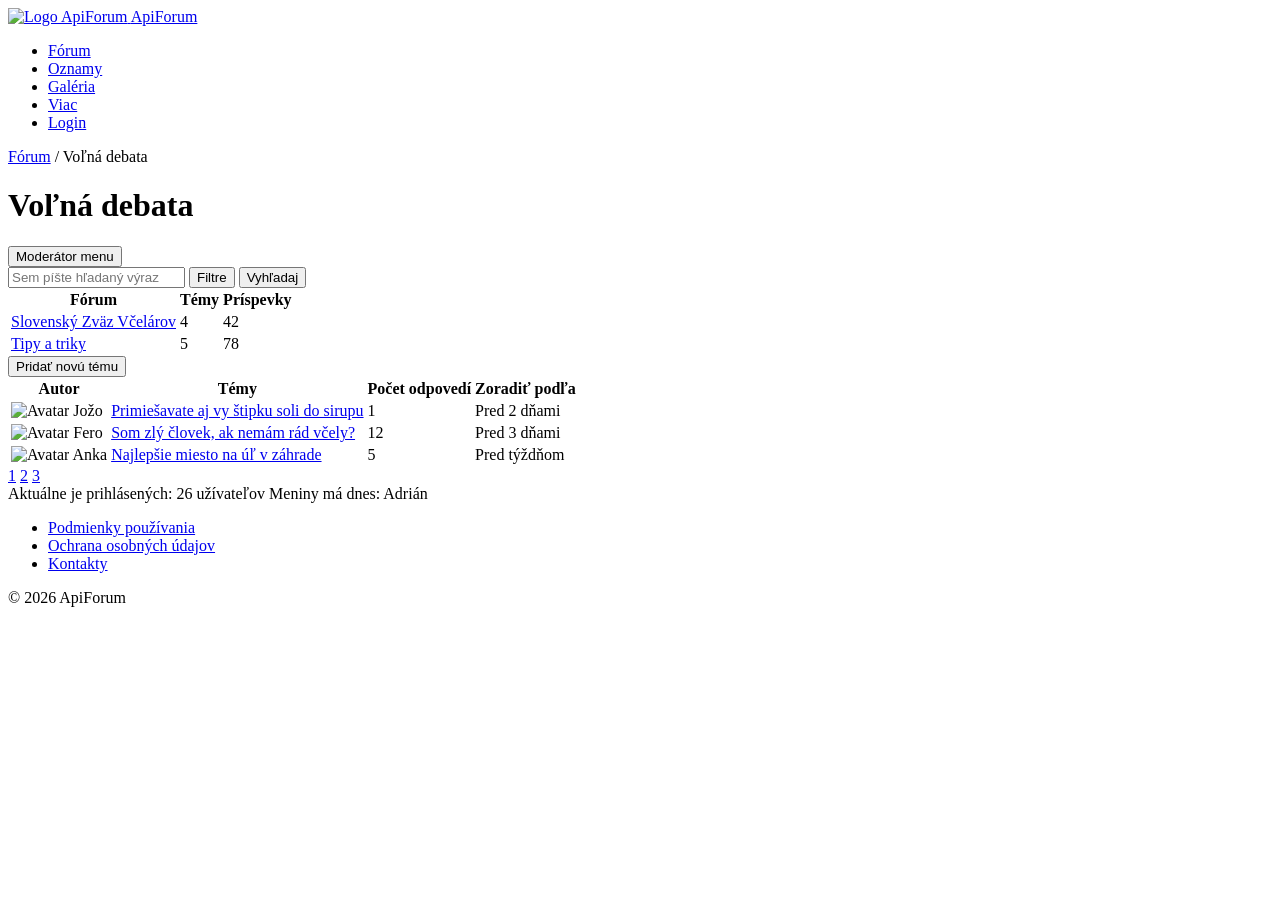
==== html/forum.html @ 87c2e88c "Add forum category page with topic tables" ====
<!DOCTYPE html>
<!-- ApiForum - stranka kategorie fora "Volna debata" (netrivialna stranka). VAII, 4. tyzden. -->
<!-- Markup aj CSS su generovane s pomocou AI (Claude) a nasledne upravene. -->
<html lang="sk">
<head>
  <meta charset="UTF-8">
  <meta name="viewport" content="width=device-width, initial-scale=1.0">
  <title>Voľná debata – ApiForum</title>
  <link rel="stylesheet" href="css/style.css">
</head>
<body>

  <!-- Hlavicka s logom a navigaciou (rovnaka ako na uvodnej stranke) -->
  <header class="site-header">
    <div class="container header-inner">
      <a class="logo" href="index.html">
        <img src="img/logo.svg" alt="Logo ApiForum" width="40" height="40">
        <span class="logo-text">ApiForum</span>
      </a>
      <nav class="main-nav">
        <ul>
          <li><a href="forum.html">Fórum</a></li>
          <li><a href="#">Oznamy</a></li>
          <li><a href="#">Galéria</a></li>
          <li><a href="#">Viac</a></li>
          <li><a href="#" class="nav-login">Login</a></li>
        </ul>
      </nav>
    </div>
  </header>

  <main class="container">

    <!-- Omrvinkova navigacia -->
    <nav class="breadcrumb">
      <a href="forum.html">Fórum</a> / <span>Voľná debata</span>
    </nav>

    <!-- Nadpis kategorie + moderatorske menu -->
    <div class="page-head">
      <h1>Voľná debata</h1>
      <button type="button" class="btn">Moderátor menu</button>
    </div>

    <!-- Vyhladavaci riadok s filtrom -->
    <form class="forum-search">
      <input type="search" placeholder="Sem píšte hľadaný výraz">
      <button type="button" class="btn">Filtre</button>
      <button type="submit" class="btn btn-primary">Vyhľadaj</button>
    </form>

    <!-- Tabulka podfor -->
    <section class="card">
      <table class="forum-table">
        <thead>
          <tr>
            <th>Fórum</th>
            <th class="num">Témy</th>
            <th class="num">Príspevky</th>
          </tr>
        </thead>
        <tbody>
          <tr>
            <td><a href="#">Slovenský Zväz Včelárov</a></td>
            <td class="num">4</td>
            <td class="num">42</td>
          </tr>
          <tr>
            <td><a href="#">Tipy a triky</a></td>
            <td class="num">5</td>
            <td class="num">78</td>
          </tr>
        </tbody>
      </table>
    </section>

    <!-- Pridanie novej temy -->
    <div class="actions">
      <button type="button" class="btn btn-primary">Pridať novú tému</button>
    </div>

    <!-- Tabulka tem -->
    <section class="card">
      <table class="topics-table">
        <thead>
          <tr>
            <th>Autor</th>
            <th>Témy</th>
            <th class="num">Počet odpovedí</th>
            <th class="num">Zoradiť podľa</th>
          </tr>
        </thead>
        <tbody>
          <tr>
            <td class="author">
              <img src="img/logo.svg" alt="Avatar" width="32" height="32" class="avatar">
              <span>Jožo</span>
            </td>
            <td><a href="#">Primiešavate aj vy štipku soli do sirupu</a></td>
            <td class="num">1</td>
            <td class="num muted">Pred 2 dňami</td>
          </tr>
          <tr>
            <td class="author">
              <img src="img/logo.svg" alt="Avatar" width="32" height="32" class="avatar">
              <span>Fero</span>
            </td>
            <td><a href="#">Som zlý človek, ak nemám rád včely?</a></td>
            <td class="num">12</td>
            <td class="num muted">Pred 3 dňami</td>
          </tr>
          <tr>
            <td class="author">
              <img src="img/logo.svg" alt="Avatar" width="32" height="32" class="avatar">
              <span>Anka</span>
            </td>
            <td><a href="#">Najlepšie miesto na úľ v záhrade</a></td>
            <td class="num">5</td>
            <td class="num muted">Pred týždňom</td>
          </tr>
        </tbody>
      </table>

      <!-- Strankovanie -->
      <nav class="pagination">
        <a href="#" class="active">1</a>
        <a href="#">2</a>
        <a href="#">3</a>
      </nav>
    </section>

    <!-- Spodna info lista -->
    <div class="info-bar">
      <span>Aktuálne je prihlásených: 26 užívateľov</span>
      <span>Meniny má dnes: Adrián</span>
    </div>

  </main>

  <!-- Paticka -->
  <footer class="site-footer">
    <div class="container footer-inner">
      <ul class="footer-links">
        <li><a href="#">Podmienky používania</a></li>
        <li><a href="#">Ochrana osobných údajov</a></li>
        <li><a href="#">Kontakty</a></li>
      </ul>
      <p class="copyright">© 2026 ApiForum</p>
    </div>
  </footer>

</body>
</html>
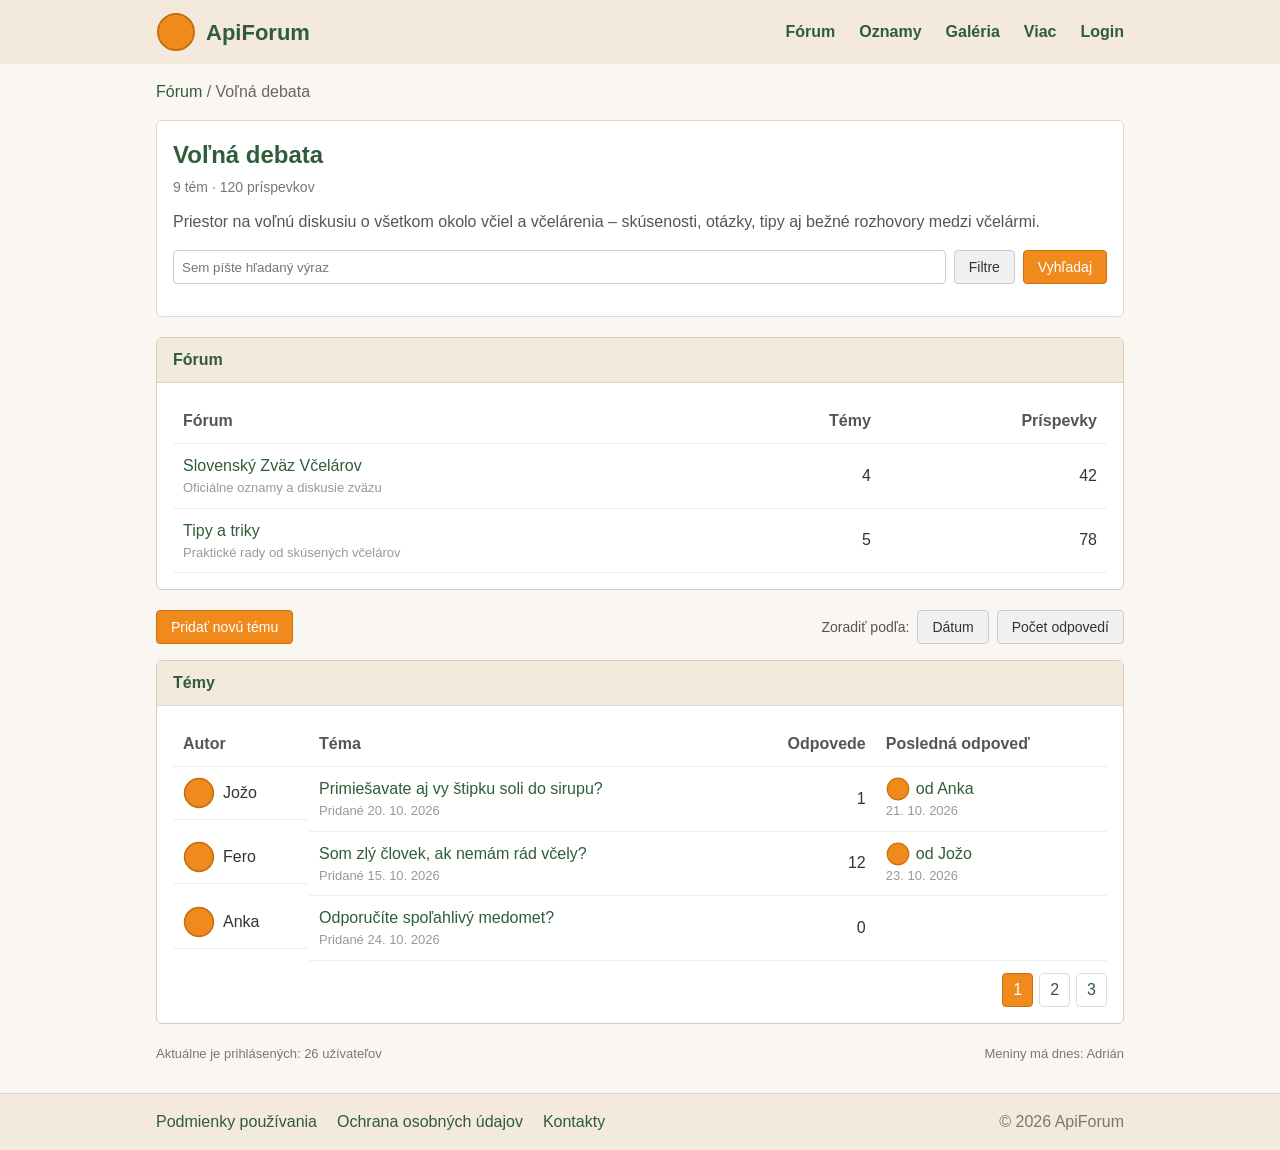
==== commit 5c2d8ded: "Rework forum page layout and content - Put category header (title, counts, description, search) in i" ====
--- a/html/forum.html
+++ b/html/forum.html
@@ -36,21 +36,32 @@
       <a href="forum.html">Fórum</a> / <span>Voľná debata</span>
     </nav>
 
-    <!-- Nadpis kategorie + moderatorske menu -->
-    <div class="page-head">
-      <h1>Voľná debata</h1>
-      <button type="button" class="btn">Moderátor menu</button>
-    </div>
+    <!-- Hlavicka kategorie v samostatnom boxe, oddelena od zvysku stranky -->
+    <section class="card category-header">
+      <div class="page-head">
+        <div>
+          <h1>Voľná debata</h1>
+          <p class="category-meta">9 tém · 120 príspevkov</p>
+        </div>
+        <!-- Moderator menu je skryte, lebo pouzivatel nie je prihlaseny -->
+      </div>
 
-    <!-- Vyhladavaci riadok s filtrom -->
-    <form class="forum-search">
-      <input type="search" placeholder="Sem píšte hľadaný výraz">
-      <button type="button" class="btn">Filtre</button>
-      <button type="submit" class="btn btn-primary">Vyhľadaj</button>
-    </form>
+      <p class="category-desc">
+        Priestor na voľnú diskusiu o všetkom okolo včiel a včelárenia – skúsenosti,
+        otázky, tipy aj bežné rozhovory medzi včelármi.
+      </p>
 
-    <!-- Tabulka podfor -->
-    <section class="card">
+      <!-- Vyhladavaci riadok s filtrom -->
+      <form class="forum-search">
+        <input type="search" placeholder="Sem píšte hľadaný výraz">
+        <button type="button" class="btn">Filtre</button>
+        <button type="submit" class="btn btn-primary">Vyhľadaj</button>
+      </form>
+    </section>
+
+    <!-- Podfora - prekliky na hlbsie zanorene kategorie -->
+    <section class="card section-box">
+      <h2 class="section-title">Fórum</h2>
       <table class="forum-table">
         <thead>
           <tr>
@@ -61,12 +72,18 @@
         </thead>
         <tbody>
           <tr>
-            <td><a href="#">Slovenský Zväz Včelárov</a></td>
+            <td>
+              <a href="#">Slovenský Zväz Včelárov</a>
+              <div class="muted">Oficiálne oznamy a diskusie zväzu</div>
+            </td>
             <td class="num">4</td>
             <td class="num">42</td>
           </tr>
           <tr>
-            <td><a href="#">Tipy a triky</a></td>
+            <td>
+              <a href="#">Tipy a triky</a>
+              <div class="muted">Praktické rady od skúsených včelárov</div>
+            </td>
             <td class="num">5</td>
             <td class="num">78</td>
           </tr>
@@ -74,20 +91,26 @@
       </table>
     </section>
 
-    <!-- Pridanie novej temy -->
-    <div class="actions">
+    <!-- Nastroje nad temami: pridanie novej temy + zoradenie -->
+    <div class="topics-toolbar">
       <button type="button" class="btn btn-primary">Pridať novú tému</button>
+      <div class="sort">
+        <span class="sort-label">Zoradiť podľa:</span>
+        <button type="button" class="btn">Dátum</button>
+        <button type="button" class="btn">Počet odpovedí</button>
+      </div>
     </div>
 
     <!-- Tabulka tem -->
-    <section class="card">
+    <section class="card section-box">
+      <h2 class="section-title">Témy</h2>
       <table class="topics-table">
         <thead>
           <tr>
             <th>Autor</th>
-            <th>Témy</th>
-            <th class="num">Počet odpovedí</th>
-            <th class="num">Zoradiť podľa</th>
+            <th>Téma</th>
+            <th class="num">Odpovede</th>
+            <th>Posledná odpoveď</th>
           </tr>
         </thead>
         <tbody>
@@ -96,27 +119,49 @@
               <img src="img/logo.svg" alt="Avatar" width="32" height="32" class="avatar">
               <span>Jožo</span>
             </td>
-            <td><a href="#">Primiešavate aj vy štipku soli do sirupu</a></td>
+            <td>
+              <a href="#">Primiešavate aj vy štipku soli do sirupu?</a>
+              <div class="muted">Pridané 20. 10. 2026</div>
+            </td>
             <td class="num">1</td>
-            <td class="num muted">Pred 2 dňami</td>
+            <td class="last-reply">
+              <a href="#" class="last-reply-link">
+                <img src="img/logo.svg" alt="Avatar" width="24" height="24" class="avatar">
+                <span>od Anka</span>
+              </a>
+              <div class="muted">21. 10. 2026</div>
+            </td>
           </tr>
           <tr>
             <td class="author">
               <img src="img/logo.svg" alt="Avatar" width="32" height="32" class="avatar">
               <span>Fero</span>
             </td>
-            <td><a href="#">Som zlý človek, ak nemám rád včely?</a></td>
+            <td>
+              <a href="#">Som zlý človek, ak nemám rád včely?</a>
+              <div class="muted">Pridané 15. 10. 2026</div>
+            </td>
             <td class="num">12</td>
-            <td class="num muted">Pred 3 dňami</td>
+            <td class="last-reply">
+              <a href="#" class="last-reply-link">
+                <img src="img/logo.svg" alt="Avatar" width="24" height="24" class="avatar">
+                <span>od Jožo</span>
+              </a>
+              <div class="muted">23. 10. 2026</div>
+            </td>
           </tr>
           <tr>
             <td class="author">
               <img src="img/logo.svg" alt="Avatar" width="32" height="32" class="avatar">
               <span>Anka</span>
             </td>
-            <td><a href="#">Najlepšie miesto na úľ v záhrade</a></td>
-            <td class="num">5</td>
-            <td class="num muted">Pred týždňom</td>
+            <td>
+              <a href="#">Odporučíte spoľahlivý medomet?</a>
+              <div class="muted">Pridané 24. 10. 2026</div>
+            </td>
+            <td class="num">0</td>
+            <!-- Ziadna odpoved -> posledna odpoved sa nezobrazuje -->
+            <td class="last-reply"></td>
           </tr>
         </tbody>
       </table>
--- a/html/css/style.css
+++ b/html/css/style.css
@@ -0,0 +1,416 @@
+/* ApiForum - zdielane styly pre uvodnu stranku a stranku fora.
+   VAII, 4. tyzden. Vlastne CSS, bez frameworku.
+   Styly su navrhnute s pomocou AI (Claude) a nasledne upravene. */
+
+/* --- Zaklad --- */
+* {
+  box-sizing: border-box;
+}
+
+body {
+  margin: 0;
+  font-family: Arial, Helvetica, sans-serif;
+  color: #333;
+  background-color: #faf7f2;
+  line-height: 1.5;
+}
+
+/* Obrazky sa nikdy nepretiahnu cez svoj kontajner (ochrana proti horizontalnemu scrollu) */
+img {
+  max-width: 100%;
+}
+
+/* Stredovy kontajner s maximalnou sirkou */
+.container {
+  width: 100%;
+  max-width: 1000px;
+  margin: 0 auto;
+  padding: 0 16px;
+}
+
+a {
+  color: #2f5d3a;
+  text-decoration: none;
+}
+
+a:hover {
+  text-decoration: underline;
+}
+
+/* --- Hlavicka --- */
+.site-header {
+  background-color: #f3e9dd;
+}
+
+.header-inner {
+  display: flex;
+  align-items: center;
+  justify-content: space-between;
+  flex-wrap: wrap;
+  padding-top: 12px;
+  padding-bottom: 12px;
+}
+
+.logo {
+  display: flex;
+  align-items: center;
+  gap: 10px;
+}
+
+.logo-text {
+  font-size: 22px;
+  font-weight: bold;
+  color: #2f5d3a;
+}
+
+/* Navigacia */
+.main-nav ul {
+  list-style: none;
+  display: flex;
+  gap: 24px;
+  margin: 0;
+  padding: 0;
+}
+
+.main-nav a {
+  color: #2f5d3a;
+  font-weight: bold;
+}
+
+.nav-login {
+  color: #c96f10;
+}
+
+/* --- Hero --- */
+.hero {
+  background-color: #ede3d5;
+  border-radius: 6px;
+  padding: 24px;
+  margin: 20px 0;
+}
+
+.hero h1 {
+  margin: 0 0 8px;
+  color: #2f5d3a;
+}
+
+.hero p {
+  margin: 0;
+}
+
+/* --- Dvojstlpcove rozlozenie --- */
+.layout {
+  display: flex;
+  gap: 20px;
+  align-items: flex-start;
+}
+
+.content {
+  flex: 2;
+}
+
+.sidebar {
+  flex: 1;
+}
+
+/* Karta - zakladny obsahovy blok */
+.card {
+  background-color: #ffffff;
+  border: 1px solid #e0d8cc;
+  border-radius: 6px;
+  padding: 16px;
+  margin-bottom: 20px;
+}
+
+.card h2,
+.card h3 {
+  margin-top: 0;
+  color: #2f5d3a;
+}
+
+/* Riadok dvoch blokov vedla seba */
+.block-row {
+  display: flex;
+  gap: 20px;
+}
+
+.block-row .card {
+  flex: 1;
+}
+
+/* Zoznamy */
+.topic-list,
+.notice-list {
+  margin: 0;
+  padding-left: 18px;
+}
+
+.topic-list li,
+.notice-list li {
+  margin-bottom: 8px;
+}
+
+/* --- Formulare --- */
+.search-form {
+  display: flex;
+  gap: 8px;
+}
+
+.search-form input {
+  flex: 1;
+  min-width: 0;
+}
+
+input[type="search"] {
+  padding: 8px;
+  border: 1px solid #ccc;
+  border-radius: 4px;
+}
+
+/* Tlacidla */
+.btn {
+  padding: 8px 14px;
+  border: 1px solid #ccc;
+  border-radius: 4px;
+  background-color: #f0f0f0;
+  color: #333;
+  cursor: pointer;
+  font-size: 14px;
+}
+
+.btn-primary {
+  background-color: #f08a1d;
+  border-color: #c96f10;
+  color: #ffffff;
+}
+
+/* --- Mini galeria --- */
+.gallery-mini {
+  display: flex;
+  flex-wrap: wrap;
+  gap: 8px;
+}
+
+.gallery-mini .photo {
+  width: 60px;
+  height: 60px;
+  background-color: #e0d8cc;
+  border-radius: 4px;
+}
+
+/* --- Stranka fora --- */
+.breadcrumb {
+  margin: 16px 0;
+  color: #666;
+}
+
+.page-head {
+  display: flex;
+  align-items: center;
+  justify-content: space-between;
+  flex-wrap: wrap;
+  gap: 10px;
+}
+
+.page-head h1 {
+  margin: 0;
+  color: #2f5d3a;
+}
+
+.forum-search {
+  display: flex;
+  gap: 8px;
+  margin: 16px 0;
+}
+
+.forum-search input {
+  flex: 1;
+  min-width: 0;
+}
+
+/* Hlavicka kategorie - pocty a popis pod nadpisom */
+.category-meta {
+  margin: 4px 0 0;
+  color: #777;
+  font-size: 14px;
+}
+
+.category-desc {
+  margin: 12px 0 16px;
+  color: #555;
+}
+
+/* Nastroje nad temami: tlacidlo pridania a zoradenie */
+.topics-toolbar {
+  display: flex;
+  align-items: center;
+  justify-content: space-between;
+  flex-wrap: wrap;
+  gap: 10px;
+  margin: 16px 0;
+}
+
+.sort {
+  display: flex;
+  align-items: center;
+  gap: 8px;
+}
+
+.sort-label {
+  color: #555;
+  font-size: 14px;
+}
+
+/* Sekcia s nazvom - vyraznejsi ramik dookola, aby posobila uzavreto */
+.section-box {
+  border-color: #d8cdbb;
+}
+
+/* Nazov sekcie - pruh navrchu karty (napr. Forum, Temy).
+   Selektor .card .section-title je zamerne specifickejsi nez pravidlo .card h2,
+   aby sa uplatnil zaporny horny okraj (inak by nad pruhom ostala biela medzera). */
+.card .section-title {
+  margin: -16px -16px 16px; /* zaporny okraj roztiahne pruh po okraje karty (zrusi jej padding) */
+  padding: 10px 16px;
+  background-color: #f3e9dd;
+  border-bottom: 1px solid #e0d8cc;
+  border-radius: 6px 6px 0 0; /* zaoblenie len hore, rovnako ako karta */
+  color: #2f5d3a;
+  font-size: 16px;
+}
+
+/* Tabulky */
+table {
+  width: 100%;
+  border-collapse: collapse;
+}
+
+th,
+td {
+  text-align: left;
+  padding: 10px;
+  border-bottom: 1px solid #eee;
+}
+
+th {
+  color: #555;
+}
+
+.num {
+  text-align: right;
+}
+
+.muted {
+  color: #999;
+  font-size: 13px;
+}
+
+/* Autor s avatarom */
+.author {
+  display: flex;
+  align-items: center;
+  gap: 8px;
+}
+
+.avatar {
+  border-radius: 50%;
+}
+
+/* Posledna odpoved v tabulke tem (ikonka + preklik na odpoved) */
+.last-reply-link {
+  display: flex;
+  align-items: center;
+  gap: 6px;
+}
+
+/* Strankovanie */
+.pagination {
+  display: flex;
+  justify-content: flex-end;
+  gap: 6px;
+  margin-top: 12px;
+}
+
+.pagination a {
+  padding: 4px 10px;
+  border: 1px solid #ddd;
+  border-radius: 4px;
+}
+
+.pagination a.active {
+  background-color: #f08a1d;
+  border-color: #c96f10;
+  color: #ffffff;
+}
+
+/* Spodna info lista */
+.info-bar {
+  display: flex;
+  justify-content: space-between;
+  flex-wrap: wrap;
+  gap: 8px;
+  color: #777;
+  font-size: 13px;
+  margin: 20px 0;
+}
+
+/* --- Paticka --- */
+.site-footer {
+  background-color: #f3e9dd;
+  border-top: 1px solid #e0d8cc;
+  margin-top: 30px;
+}
+
+.footer-inner {
+  display: flex;
+  align-items: center;
+  justify-content: space-between;
+  flex-wrap: wrap;
+  gap: 10px;
+  padding-top: 16px;
+  padding-bottom: 16px;
+}
+
+.footer-links {
+  list-style: none;
+  display: flex;
+  gap: 20px;
+  margin: 0;
+  padding: 0;
+}
+
+.copyright {
+  margin: 0;
+  color: #777;
+}
+
+/* --- Responzivita: mobil a uzke obrazovky --- */
+@media (max-width: 768px) {
+  /* Hlavicka sa zalomi do stlpca */
+  .header-inner {
+    flex-direction: column;
+    align-items: flex-start;
+    gap: 10px;
+  }
+
+  .main-nav ul {
+    flex-wrap: wrap;
+    gap: 14px;
+  }
+
+  /* Dvojstlpcove rozlozenie sa zmeni na jeden stlpec */
+  .layout {
+    flex-direction: column;
+  }
+
+  /* Bloky vedla seba sa tiez poskladaju pod seba */
+  .block-row {
+    flex-direction: column;
+  }
+
+  /* Paticka pod seba */
+  .footer-inner {
+    flex-direction: column;
+    align-items: flex-start;
+  }
+}
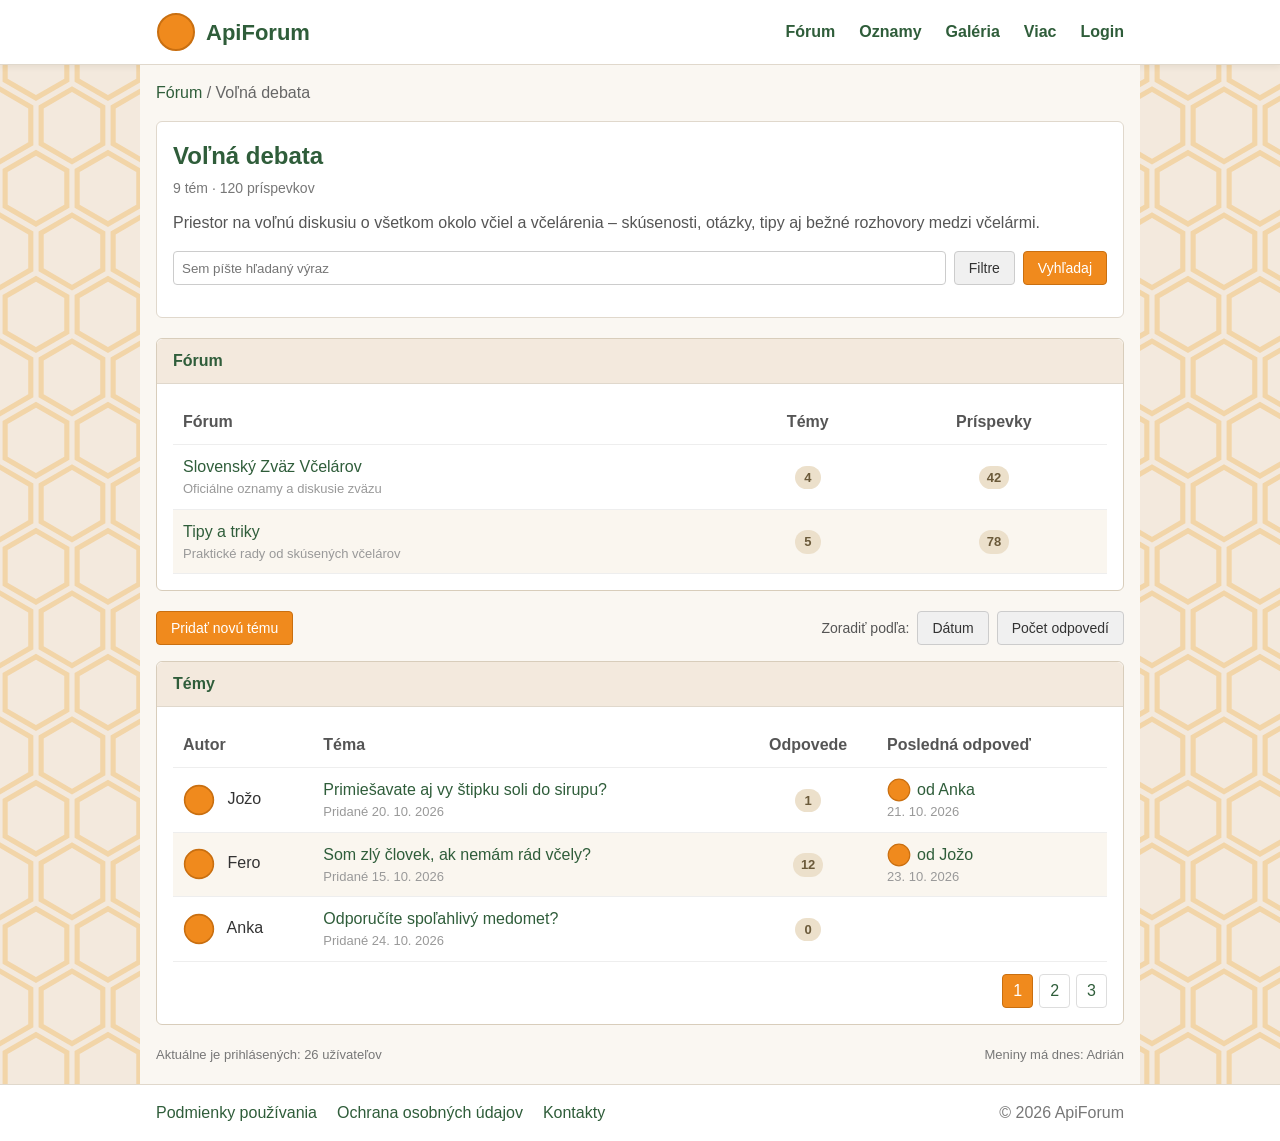
==== commit 646050f1: "Polish forum tables and site chrome styling - Add subtle zebra striping to table rows for readabilit" ====
--- a/html/forum.html
+++ b/html/forum.html
@@ -66,8 +66,8 @@
         <thead>
           <tr>
             <th>Fórum</th>
-            <th class="num">Témy</th>
-            <th class="num">Príspevky</th>
+            <th class="count">Témy</th>
+            <th class="count">Príspevky</th>
           </tr>
         </thead>
         <tbody>
@@ -76,16 +76,16 @@
               <a href="#">Slovenský Zväz Včelárov</a>
               <div class="muted">Oficiálne oznamy a diskusie zväzu</div>
             </td>
-            <td class="num">4</td>
-            <td class="num">42</td>
+            <td class="count"><span class="badge">4</span></td>
+            <td class="count"><span class="badge">42</span></td>
           </tr>
           <tr>
             <td>
               <a href="#">Tipy a triky</a>
               <div class="muted">Praktické rady od skúsených včelárov</div>
             </td>
-            <td class="num">5</td>
-            <td class="num">78</td>
+            <td class="count"><span class="badge">5</span></td>
+            <td class="count"><span class="badge">78</span></td>
           </tr>
         </tbody>
       </table>
@@ -109,7 +109,7 @@
           <tr>
             <th>Autor</th>
             <th>Téma</th>
-            <th class="num">Odpovede</th>
+            <th class="count">Odpovede</th>
             <th>Posledná odpoveď</th>
           </tr>
         </thead>
@@ -123,7 +123,7 @@
               <a href="#">Primiešavate aj vy štipku soli do sirupu?</a>
               <div class="muted">Pridané 20. 10. 2026</div>
             </td>
-            <td class="num">1</td>
+            <td class="count"><span class="badge">1</span></td>
             <td class="last-reply">
               <a href="#" class="last-reply-link">
                 <img src="img/logo.svg" alt="Avatar" width="24" height="24" class="avatar">
@@ -141,7 +141,7 @@
               <a href="#">Som zlý človek, ak nemám rád včely?</a>
               <div class="muted">Pridané 15. 10. 2026</div>
             </td>
-            <td class="num">12</td>
+            <td class="count"><span class="badge">12</span></td>
             <td class="last-reply">
               <a href="#" class="last-reply-link">
                 <img src="img/logo.svg" alt="Avatar" width="24" height="24" class="avatar">
@@ -159,7 +159,7 @@
               <a href="#">Odporučíte spoľahlivý medomet?</a>
               <div class="muted">Pridané 24. 10. 2026</div>
             </td>
-            <td class="num">0</td>
+            <td class="count"><span class="badge">0</span></td>
             <!-- Ziadna odpoved -> posledna odpoved sa nezobrazuje -->
             <td class="last-reply"></td>
           </tr>
--- a/html/css/style.css
+++ b/html/css/style.css
@@ -11,8 +11,25 @@
   margin: 0;
   font-family: Arial, Helvetica, sans-serif;
   color: #333;
+  /* Pozadie celej stranky: hexagonalny vzor (vceli plast) z Hero Patterns na teplom
+     kremovom podklade. Vzor sa donekonecna opakuje; v strede ho prekryva obsah (main).
+     background-size zvacsuje dlazdicu, takze sestuholniky su vacsie. */
+  background-color: #f3e9dd;
+  background-image: url("../img/honeycomb.svg");
+  background-size: 72px auto;
+  line-height: 1.5;
+  /* Stlpec header-main-footer na celu vysku okna, aby paticka drzala na spodku
+     aj ked je obsahu malo (main vyplni zvysne miesto). */
+  min-height: 100vh;
+  display: flex;
+  flex-direction: column;
+}
+
+/* Centralny pas s obsahom ostava cisty - sestuholniky vidno len po jeho bokoch.
+   flex: 1 ho roztiahne, takze vyplni priestor az po paticku. */
+main {
   background-color: #faf7f2;
-  line-height: 1.5;
+  flex: 1;
 }
 
 /* Obrazky sa nikdy nepretiahnu cez svoj kontajner (ochrana proti horizontalnemu scrollu) */
@@ -39,7 +56,9 @@
 
 /* --- Hlavicka --- */
 .site-header {
-  background-color: #f3e9dd;
+  background-color: #ffffff;
+  border-bottom: 1px solid #e0d8cc;
+  box-shadow: 0 2px 6px rgba(60, 45, 20, 0.08);
 }
 
 .header-inner {
@@ -296,8 +315,32 @@
   color: #555;
 }
 
+/* Jemne striedanie farby riadkov (zebra) - lepsia citatelnost poukladanych poloziek */
+tbody tr:nth-child(even) {
+  background-color: #faf6ef;
+}
+
 .num {
   text-align: right;
+}
+
+/* Stlpec s poctami - odznak vycentrovany pod nadpisom stlpca */
+.count {
+  text-align: center;
+}
+
+/* Medovy "odznak" (kruzok) s cislom, napr. pocet odpovedi.
+   min-width + text-align: center drzia cislo v strede aj pri roznom pocte cifier. */
+.badge {
+  display: inline-block;
+  min-width: 26px;
+  padding: 2px 8px;
+  background-color: #ece0cb;
+  color: #6b5a3a;
+  border-radius: 20px;
+  font-size: 13px;
+  font-weight: bold;
+  text-align: center;
 }
 
 .muted {
@@ -305,11 +348,12 @@
   font-size: 13px;
 }
 
-/* Autor s avatarom */
-.author {
-  display: flex;
-  align-items: center;
-  gap: 8px;
+/* Autor s avatarom.
+   Avatar a meno su v jednej linii cez vertical-align (NIE display:flex na bunke)
+   - flex na <td> by rozbil vysku riadka a spodne ciary tabulky by boli krive. */
+.author img {
+  vertical-align: middle;
+  margin-right: 8px;
 }
 
 .avatar {
@@ -354,11 +398,12 @@
   margin: 20px 0;
 }
 
-/* --- Paticka --- */
+/* --- Paticka ---
+   Bez horneho marginu: ten by nad patickou odkryl pruh plastoveho pozadia.
+   Paticka nadvazuje priamo na obsah (main). */
 .site-footer {
-  background-color: #f3e9dd;
+  background-color: #ffffff;
   border-top: 1px solid #e0d8cc;
-  margin-top: 30px;
 }
 
 .footer-inner {
